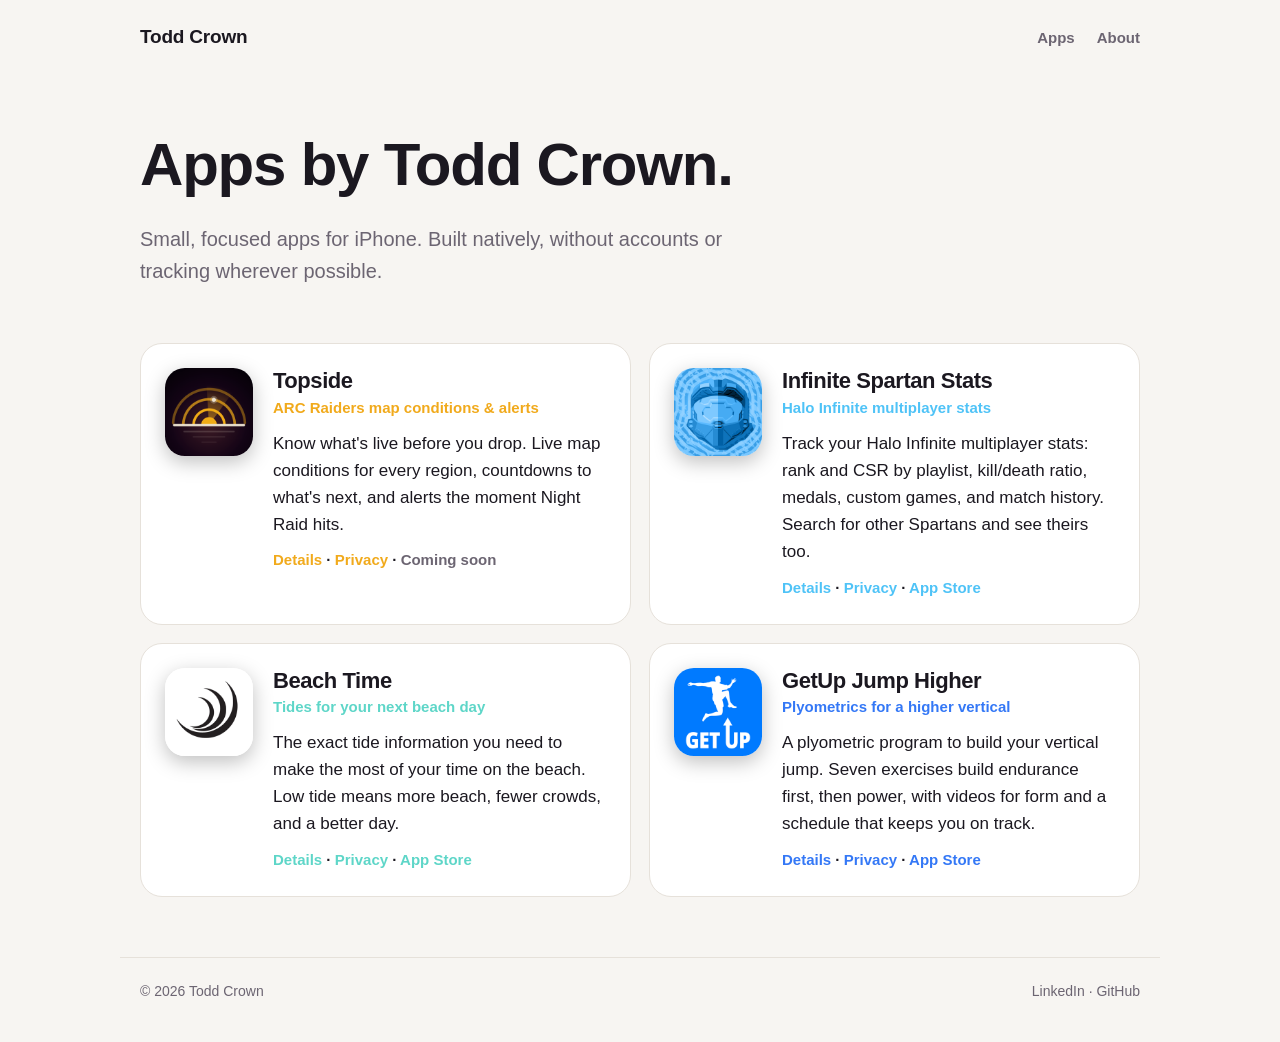
==== index.html @ 6696512a "Favicon: profile photo Co-Authored-By: Claude Opus 5.5 <noreply@anthropic.com>" ====
<!doctype html>
<html lang="en">
<head>
<meta charset="utf-8">
<meta name="viewport" content="width=device-width, initial-scale=1">
<title>Todd Crown</title>
<meta name="description" content="Small, focused apps for iPhone.">
<link rel="stylesheet" href="assets/css/site.css">
<link rel="icon" type="image/png" href="assets/img/favicon.png">
<link rel="apple-touch-icon" href="assets/img/apple-touch-icon.png">
</head>
<body style="--accent: #F1AA1C">
<header class="top">
  <a class="brand" href="index.html">Todd Crown</a>
  <nav><a href="index.html#apps">Apps</a><a href="about/index.html">About</a></nav>
</header>
<main>

<section class="hero">
  <h1>Apps by Todd Crown.</h1>
  <p class="lead">Small, focused apps for iPhone. Built natively, without accounts or tracking wherever possible.</p>
</section>
<section id="apps" class="cards">
  <article class="card" style="--accent: #F1AA1C">
    <a class="card-link" href="apps/topside/index.html" aria-label="Topside"></a>
    <img class="icon" src="assets/img/apps/topside/icon.png" alt="" width="88" height="88">
    <div>
      <h3>Topside</h3>
      <p class="sub">ARC Raiders map conditions &amp; alerts</p>
      <p>Know what&#x27;s live before you drop. Live map conditions for every region, countdowns to what&#x27;s next, and alerts the moment Night Raid hits.</p>
      <p class="links"><a href="apps/topside/index.html">Details</a> · <a href="apps/topside/privacy/index.html">Privacy</a> · <span class="muted">Coming soon</span></p>
    </div>
  </article>
  <article class="card" style="--accent: #4FC3F7">
    <a class="card-link" href="apps/infinite-spartan-stats/index.html" aria-label="Infinite Spartan Stats"></a>
    <img class="icon" src="assets/img/apps/infinite-spartan-stats/icon.png" alt="" width="88" height="88">
    <div>
      <h3>Infinite Spartan Stats</h3>
      <p class="sub">Halo Infinite multiplayer stats</p>
      <p>Track your Halo Infinite multiplayer stats: rank and CSR by playlist, kill/death ratio, medals, custom games, and match history. Search for other Spartans and see theirs too.</p>
      <p class="links"><a href="apps/infinite-spartan-stats/index.html">Details</a> · <a href="apps/infinite-spartan-stats/privacy/index.html">Privacy</a> · <a href="https://apps.apple.com/us/app/infinite-spartan-stats/id1638806689">App Store</a></p>
    </div>
  </article>
  <article class="card" style="--accent: #5ED6C8">
    <a class="card-link" href="apps/beach-time/index.html" aria-label="Beach Time"></a>
    <img class="icon" src="assets/img/apps/beach-time/icon.png" alt="" width="88" height="88">
    <div>
      <h3>Beach Time</h3>
      <p class="sub">Tides for your next beach day</p>
      <p>The exact tide information you need to make the most of your time on the beach. Low tide means more beach, fewer crowds, and a better day.</p>
      <p class="links"><a href="apps/beach-time/index.html">Details</a> · <a href="apps/beach-time/privacy/index.html">Privacy</a> · <a href="https://apps.apple.com/us/app/beach-time/id1469329051">App Store</a></p>
    </div>
  </article>
  <article class="card" style="--accent: #3478F6">
    <a class="card-link" href="apps/getup/index.html" aria-label="GetUp Jump Higher"></a>
    <img class="icon" src="assets/img/apps/getup/icon.png" alt="" width="88" height="88">
    <div>
      <h3>GetUp Jump Higher</h3>
      <p class="sub">Plyometrics for a higher vertical</p>
      <p>A plyometric program to build your vertical jump. Seven exercises build endurance first, then power, with videos for form and a schedule that keeps you on track.</p>
      <p class="links"><a href="apps/getup/index.html">Details</a> · <a href="apps/getup/privacy/index.html">Privacy</a> · <a href="https://apps.apple.com/us/app/getup-jump-higher/id895973682">App Store</a></p>
    </div>
  </article>
</section>
</main>
<footer class="foot">
  <span>© 2026 Todd Crown</span>
  <span><a href="https://www.linkedin.com/in/toddcrown/">LinkedIn</a> · <a href="https://github.com/crizzwald">GitHub</a></span>
</footer>
</body>
</html>
---- assets/css/site.css ----
:root {
  --bg: #0f0d12;
  --card: #18151d;
  --line: #2a2530;
  --text: #ece7f0;
  --muted: #9b93a3;
  --accent: #F1AA1C;
  --radius: 22px;
  color-scheme: dark;
}
@media (prefers-color-scheme: light) {
  :root { --bg: #f7f5f2; --card: #ffffff; --line: #e6e1da; --text: #1b1820; --muted: #6c6572; color-scheme: light; }
}
* { box-sizing: border-box; }
html { -webkit-text-size-adjust: 100%; }
body {
  margin: 0; background: var(--bg); color: var(--text);
  font: 17px/1.6 -apple-system, BlinkMacSystemFont, "SF Pro Text", "Segoe UI", Roboto, sans-serif;
}
a { color: var(--accent); text-decoration: none; }
a:hover { text-decoration: underline; }
main, .top, .foot { max-width: 1040px; margin: 0 auto; padding: 0 20px; }

.top { display: flex; justify-content: space-between; align-items: center; padding-top: 22px; padding-bottom: 22px; }
.brand { color: var(--text); font-weight: 800; letter-spacing: -0.01em; font-size: 19px; }
.top nav a { color: var(--muted); margin-left: 22px; font-weight: 600; font-size: 15px; }
.top nav a:hover { color: var(--text); text-decoration: none; }

h1, h2, h3 { line-height: 1.15; letter-spacing: -0.02em; margin: 0 0 .4em; }
h1 { font-size: clamp(36px, 6vw, 60px); font-weight: 800; }
h2 { font-size: 24px; margin-top: 1.6em; }
h3 { font-size: 22px; margin-bottom: 2px; }
.lead { font-size: 20px; color: var(--muted); max-width: 640px; }
.sub { color: var(--accent); font-weight: 600; margin: 0 0 10px; font-size: 15px; }
.muted { color: var(--muted); }
.fine { color: var(--muted); font-size: 14px; margin-top: 28px; }

.hero { padding: 56px 0 36px; }

.cards { display: grid; grid-template-columns: repeat(auto-fill, minmax(min(100%, 460px), 1fr)); gap: 18px; padding-bottom: 60px; }
.card {
  position: relative; display: flex; gap: 20px; padding: 24px; background: var(--card);
  border: 1px solid var(--line); border-radius: var(--radius); transition: border-color .15s, transform .15s;
}
.card:hover { border-color: var(--accent); transform: translateY(-2px); }
.card p { margin: 0 0 10px; }
.card .links { position: relative; z-index: 1; font-size: 15px; font-weight: 600; margin: 0; }
.card-link { position: absolute; inset: 0; border-radius: var(--radius); }
.icon { border-radius: 22.5%; flex: none; box-shadow: 0 6px 20px rgba(0,0,0,.25); }
.icon.big { width: 128px; height: 128px; }

.app-hero { display: flex; gap: 32px; align-items: flex-start; padding: 48px 0 28px; }
.app-hero h1 { margin-bottom: 4px; }
.button {
  display: inline-block; background: var(--accent); color: #111; font-weight: 700; padding: 12px 22px;
  border-radius: 999px; margin-top: 6px;
}
.button:hover { text-decoration: none; filter: brightness(1.08); }
.button.disabled { background: var(--line); color: var(--muted); }

.shots { display: flex; gap: 16px; overflow-x: auto; padding: 8px 0 18px; scroll-snap-type: x mandatory; }
.shots img { height: 520px; max-height: 70vh; width: auto; border-radius: 18px; scroll-snap-align: start; border: 1px solid var(--line); }

.prose { max-width: 720px; padding-bottom: 60px; }
.features { padding-left: 20px; }
.features li { margin-bottom: 8px; }
.features strong { display: block; }
.policy { padding-top: 40px; }
.crumb { margin: 0 0 8px; font-weight: 600; }

.about { display: flex; gap: 36px; align-items: flex-start; padding: 56px 0; }
.avatar { width: 160px; height: 160px; border-radius: 50%; flex: none; object-fit: cover; }
.initials { display: grid; place-items: center; background: var(--card); border: 1px solid var(--line); font-size: 52px; font-weight: 800; color: var(--muted); }

.foot { display: flex; justify-content: space-between; flex-wrap: wrap; gap: 8px; color: var(--muted); font-size: 14px; border-top: 1px solid var(--line); padding-top: 22px; padding-bottom: 40px; }
.foot a { color: var(--muted); }

@media (max-width: 640px) {
  .card { flex-direction: column; gap: 14px; }
  .icon { width: 72px; height: 72px; }
  .app-hero, .about { flex-direction: column; gap: 20px; padding-top: 28px; }
  .icon.big { width: 96px; height: 96px; }
  .shots img { height: 420px; }
  .lead { font-size: 18px; }
}
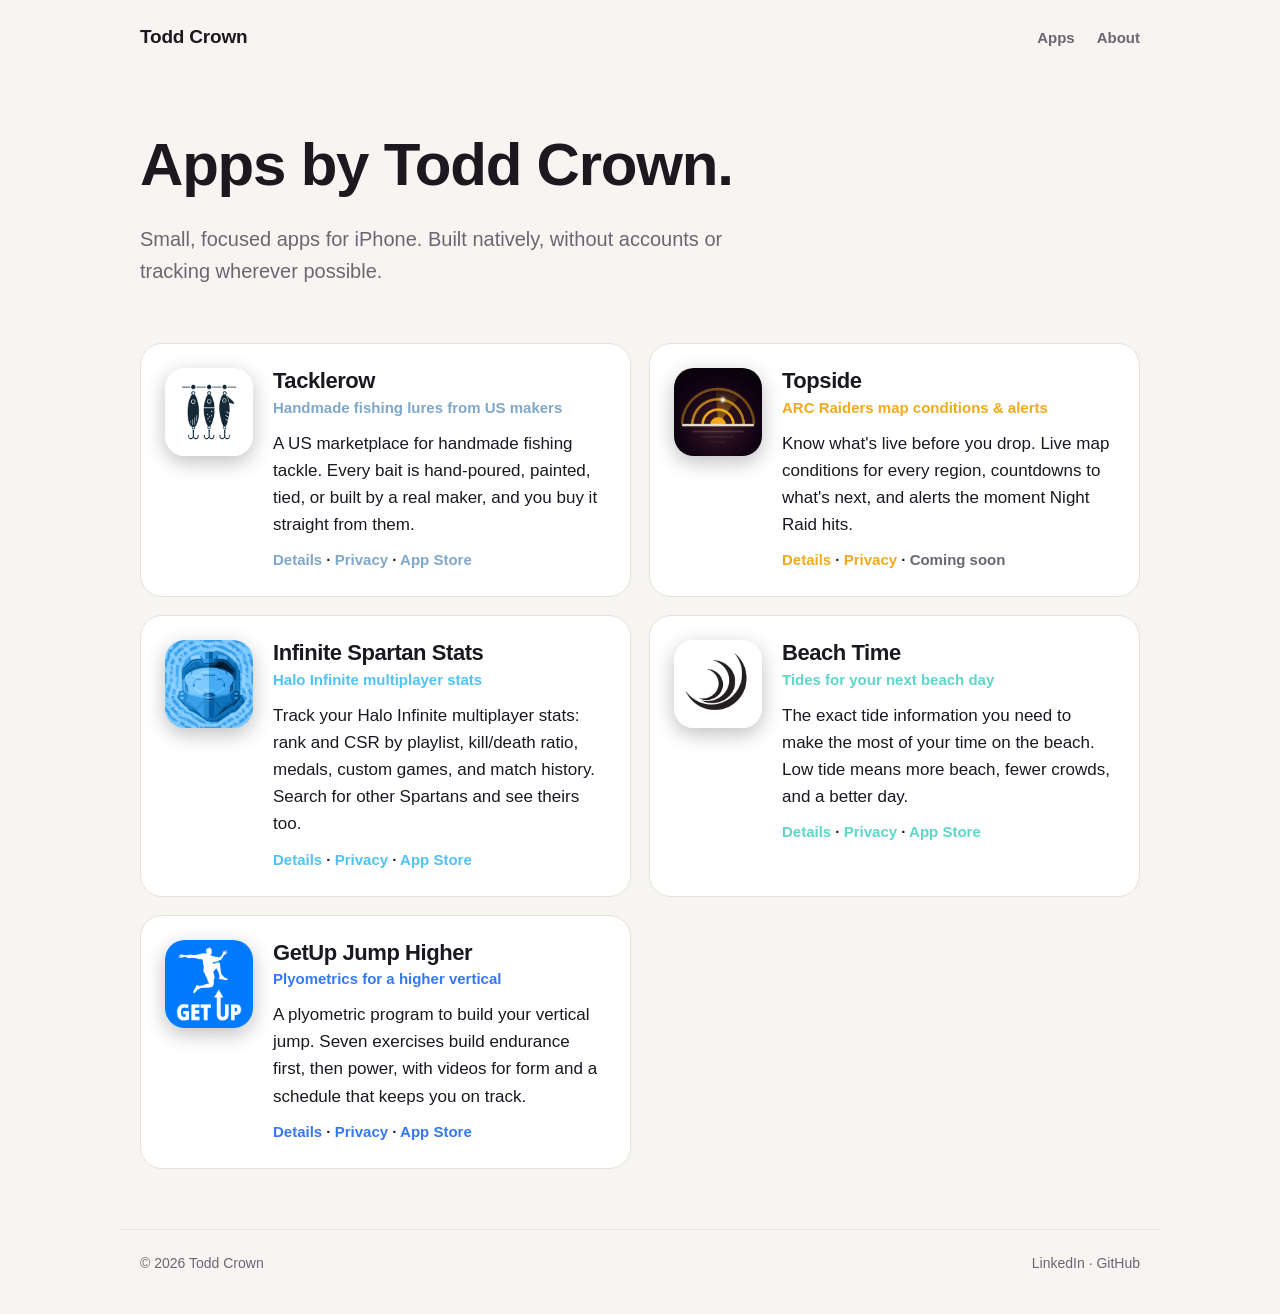
==== commit e5095c8f: "Add Tacklerow Co-Authored-By: Claude Opus 5.5 <noreply@anthropic.com>" ====
--- a/index.html
+++ b/index.html
@@ -21,6 +21,16 @@
   <p class="lead">Small, focused apps for iPhone. Built natively, without accounts or tracking wherever possible.</p>
 </section>
 <section id="apps" class="cards">
+  <article class="card" style="--accent: #7FA7C9">
+    <a class="card-link" href="apps/tacklerow/index.html" aria-label="Tacklerow"></a>
+    <img class="icon" src="assets/img/apps/tacklerow/icon.png" alt="" width="88" height="88">
+    <div>
+      <h3>Tacklerow</h3>
+      <p class="sub">Handmade fishing lures from US makers</p>
+      <p>A US marketplace for handmade fishing tackle. Every bait is hand-poured, painted, tied, or built by a real maker, and you buy it straight from them.</p>
+      <p class="links"><a href="apps/tacklerow/index.html">Details</a> · <a href="apps/tacklerow/privacy/index.html">Privacy</a> · <a href="https://apps.apple.com/us/app/tacklerow/id6773102741">App Store</a></p>
+    </div>
+  </article>
   <article class="card" style="--accent: #F1AA1C">
     <a class="card-link" href="apps/topside/index.html" aria-label="Topside"></a>
     <img class="icon" src="assets/img/apps/topside/icon.png" alt="" width="88" height="88">
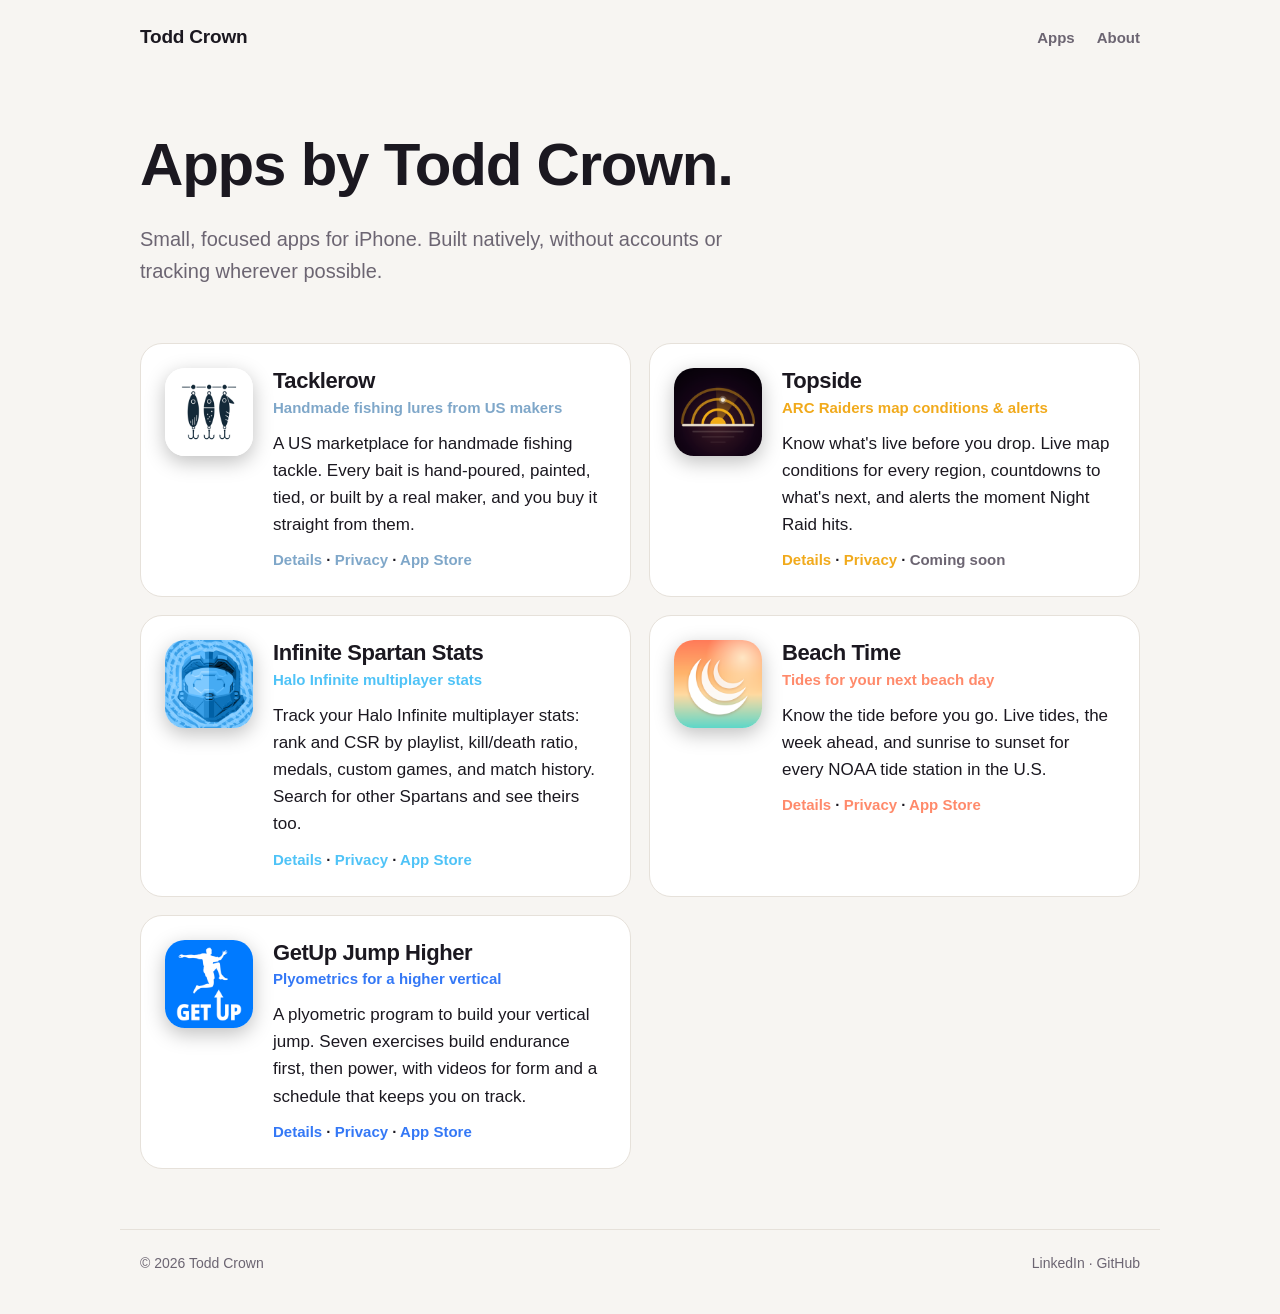
==== commit 3a627a2a: "Beach Time 2.0: new icon, screenshots, features, and privacy policy Co-Authored-By: Claude Opus 5.5 " ====
--- a/index.html
+++ b/index.html
@@ -28,7 +28,7 @@
       <h3>Tacklerow</h3>
       <p class="sub">Handmade fishing lures from US makers</p>
       <p>A US marketplace for handmade fishing tackle. Every bait is hand-poured, painted, tied, or built by a real maker, and you buy it straight from them.</p>
-      <p class="links"><a href="apps/tacklerow/index.html">Details</a> · <a href="apps/tacklerow/privacy/index.html">Privacy</a> · <a href="https://apps.apple.com/us/app/tacklerow/id6773102741">App Store</a></p>
+      <p class="links"><a href="apps/tacklerow/index.html">Details</a> · <a href="https://tacklerow.com/privacy" target="_blank" rel="noopener">Privacy</a> · <a href="https://apps.apple.com/us/app/tacklerow/id6773102741" target="_blank" rel="noopener">App Store</a></p>
     </div>
   </article>
   <article class="card" style="--accent: #F1AA1C">
@@ -48,17 +48,17 @@
       <h3>Infinite Spartan Stats</h3>
       <p class="sub">Halo Infinite multiplayer stats</p>
       <p>Track your Halo Infinite multiplayer stats: rank and CSR by playlist, kill/death ratio, medals, custom games, and match history. Search for other Spartans and see theirs too.</p>
-      <p class="links"><a href="apps/infinite-spartan-stats/index.html">Details</a> · <a href="apps/infinite-spartan-stats/privacy/index.html">Privacy</a> · <a href="https://apps.apple.com/us/app/infinite-spartan-stats/id1638806689">App Store</a></p>
+      <p class="links"><a href="apps/infinite-spartan-stats/index.html">Details</a> · <a href="apps/infinite-spartan-stats/privacy/index.html">Privacy</a> · <a href="https://apps.apple.com/us/app/infinite-spartan-stats/id1638806689" target="_blank" rel="noopener">App Store</a></p>
     </div>
   </article>
-  <article class="card" style="--accent: #5ED6C8">
+  <article class="card" style="--accent: #FF8A6B">
     <a class="card-link" href="apps/beach-time/index.html" aria-label="Beach Time"></a>
     <img class="icon" src="assets/img/apps/beach-time/icon.png" alt="" width="88" height="88">
     <div>
       <h3>Beach Time</h3>
       <p class="sub">Tides for your next beach day</p>
-      <p>The exact tide information you need to make the most of your time on the beach. Low tide means more beach, fewer crowds, and a better day.</p>
-      <p class="links"><a href="apps/beach-time/index.html">Details</a> · <a href="apps/beach-time/privacy/index.html">Privacy</a> · <a href="https://apps.apple.com/us/app/beach-time/id1469329051">App Store</a></p>
+      <p>Know the tide before you go. Live tides, the week ahead, and sunrise to sunset for every NOAA tide station in the U.S.</p>
+      <p class="links"><a href="apps/beach-time/index.html">Details</a> · <a href="apps/beach-time/privacy/index.html">Privacy</a> · <a href="https://apps.apple.com/us/app/beach-time/id1469329051" target="_blank" rel="noopener">App Store</a></p>
     </div>
   </article>
   <article class="card" style="--accent: #3478F6">
@@ -68,14 +68,14 @@
       <h3>GetUp Jump Higher</h3>
       <p class="sub">Plyometrics for a higher vertical</p>
       <p>A plyometric program to build your vertical jump. Seven exercises build endurance first, then power, with videos for form and a schedule that keeps you on track.</p>
-      <p class="links"><a href="apps/getup/index.html">Details</a> · <a href="apps/getup/privacy/index.html">Privacy</a> · <a href="https://apps.apple.com/us/app/getup-jump-higher/id895973682">App Store</a></p>
+      <p class="links"><a href="apps/getup/index.html">Details</a> · <a href="apps/getup/privacy/index.html">Privacy</a> · <a href="https://apps.apple.com/us/app/getup-jump-higher/id895973682" target="_blank" rel="noopener">App Store</a></p>
     </div>
   </article>
 </section>
 </main>
 <footer class="foot">
   <span>© 2026 Todd Crown</span>
-  <span><a href="https://www.linkedin.com/in/toddcrown/">LinkedIn</a> · <a href="https://github.com/crizzwald">GitHub</a></span>
+  <span><a href="https://www.linkedin.com/in/toddcrown/" target="_blank" rel="noopener">LinkedIn</a> · <a href="https://github.com/crizzwald" target="_blank" rel="noopener">GitHub</a></span>
 </footer>
 </body>
 </html>
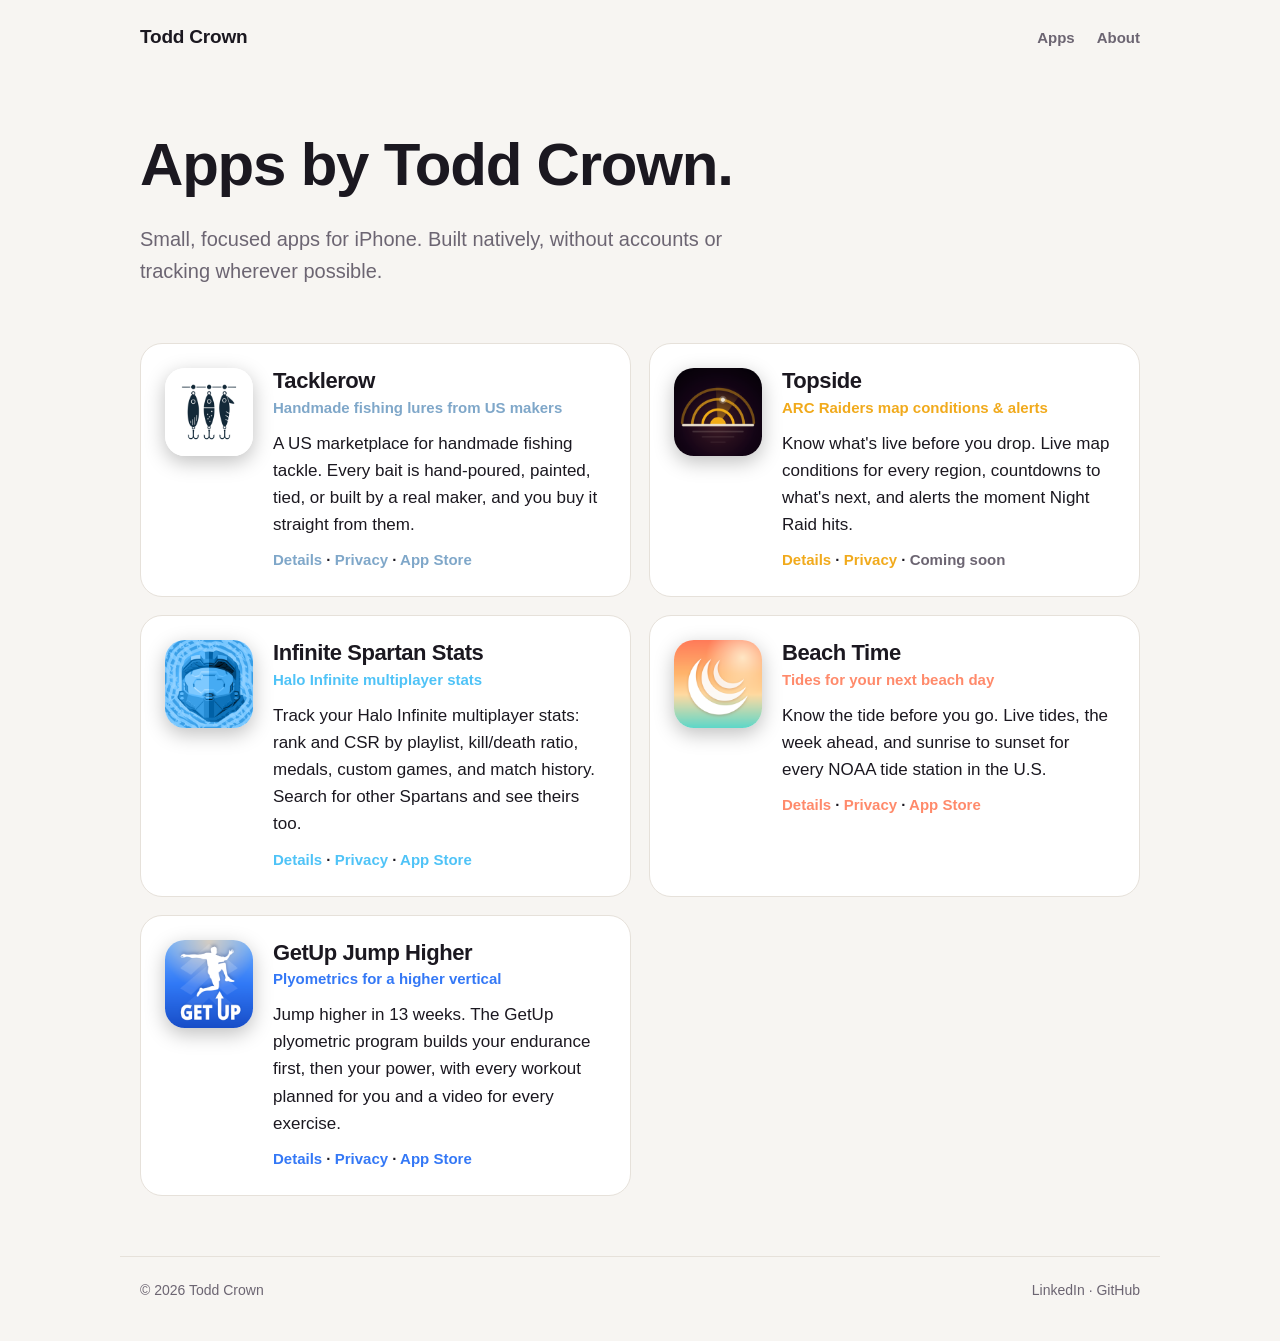
==== commit 7f312a65: "GetUp Jump Higher 2.0: new icon, screenshots, features, and privacy policy Co-Authored-By: Claude Op" ====
--- a/index.html
+++ b/index.html
@@ -67,7 +67,7 @@
     <div>
       <h3>GetUp Jump Higher</h3>
       <p class="sub">Plyometrics for a higher vertical</p>
-      <p>A plyometric program to build your vertical jump. Seven exercises build endurance first, then power, with videos for form and a schedule that keeps you on track.</p>
+      <p>Jump higher in 13 weeks. The GetUp plyometric program builds your endurance first, then your power, with every workout planned for you and a video for every exercise.</p>
       <p class="links"><a href="apps/getup/index.html">Details</a> · <a href="apps/getup/privacy/index.html">Privacy</a> · <a href="https://apps.apple.com/us/app/getup-jump-higher/id895973682" target="_blank" rel="noopener">App Store</a></p>
     </div>
   </article>
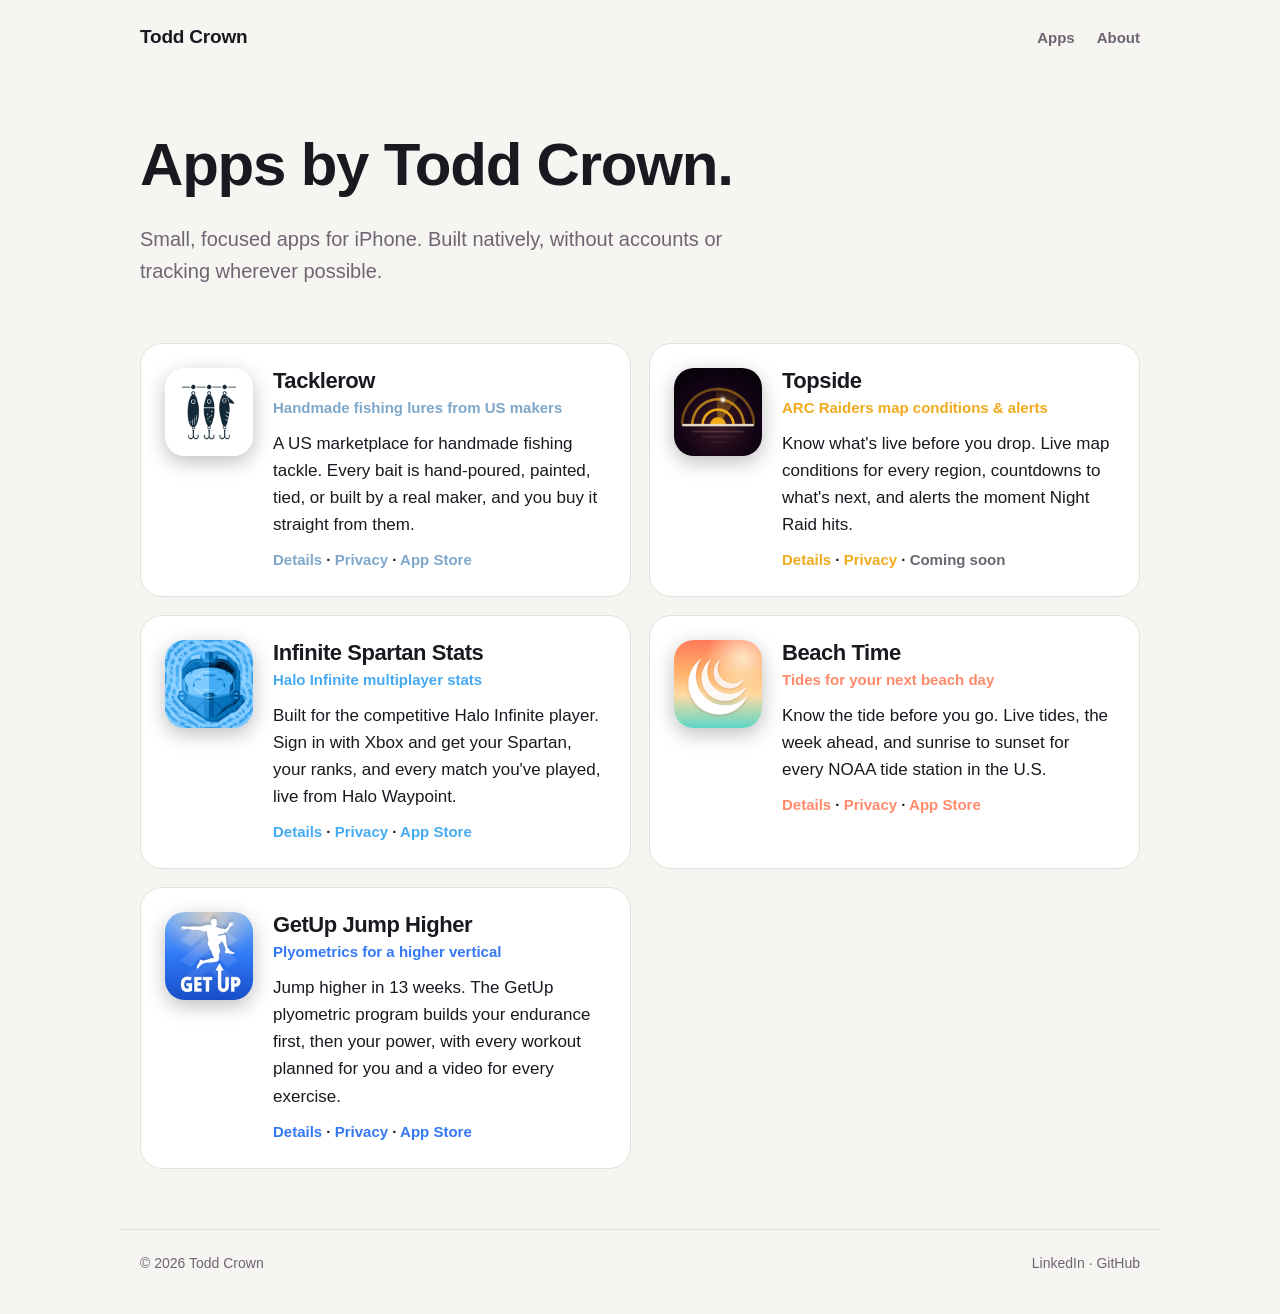
==== commit 50513d45: "Infinite Spartan Stats 2.0: new icon, screenshots, features, and privacy policy Co-Authored-By: Clau" ====
--- a/index.html
+++ b/index.html
@@ -41,13 +41,13 @@
       <p class="links"><a href="apps/topside/index.html">Details</a> · <a href="apps/topside/privacy/index.html">Privacy</a> · <span class="muted">Coming soon</span></p>
     </div>
   </article>
-  <article class="card" style="--accent: #4FC3F7">
+  <article class="card" style="--accent: #45AAF2">
     <a class="card-link" href="apps/infinite-spartan-stats/index.html" aria-label="Infinite Spartan Stats"></a>
     <img class="icon" src="assets/img/apps/infinite-spartan-stats/icon.png" alt="" width="88" height="88">
     <div>
       <h3>Infinite Spartan Stats</h3>
       <p class="sub">Halo Infinite multiplayer stats</p>
-      <p>Track your Halo Infinite multiplayer stats: rank and CSR by playlist, kill/death ratio, medals, custom games, and match history. Search for other Spartans and see theirs too.</p>
+      <p>Built for the competitive Halo Infinite player. Sign in with Xbox and get your Spartan, your ranks, and every match you&#x27;ve played, live from Halo Waypoint.</p>
       <p class="links"><a href="apps/infinite-spartan-stats/index.html">Details</a> · <a href="apps/infinite-spartan-stats/privacy/index.html">Privacy</a> · <a href="https://apps.apple.com/us/app/infinite-spartan-stats/id1638806689" target="_blank" rel="noopener">App Store</a></p>
     </div>
   </article>
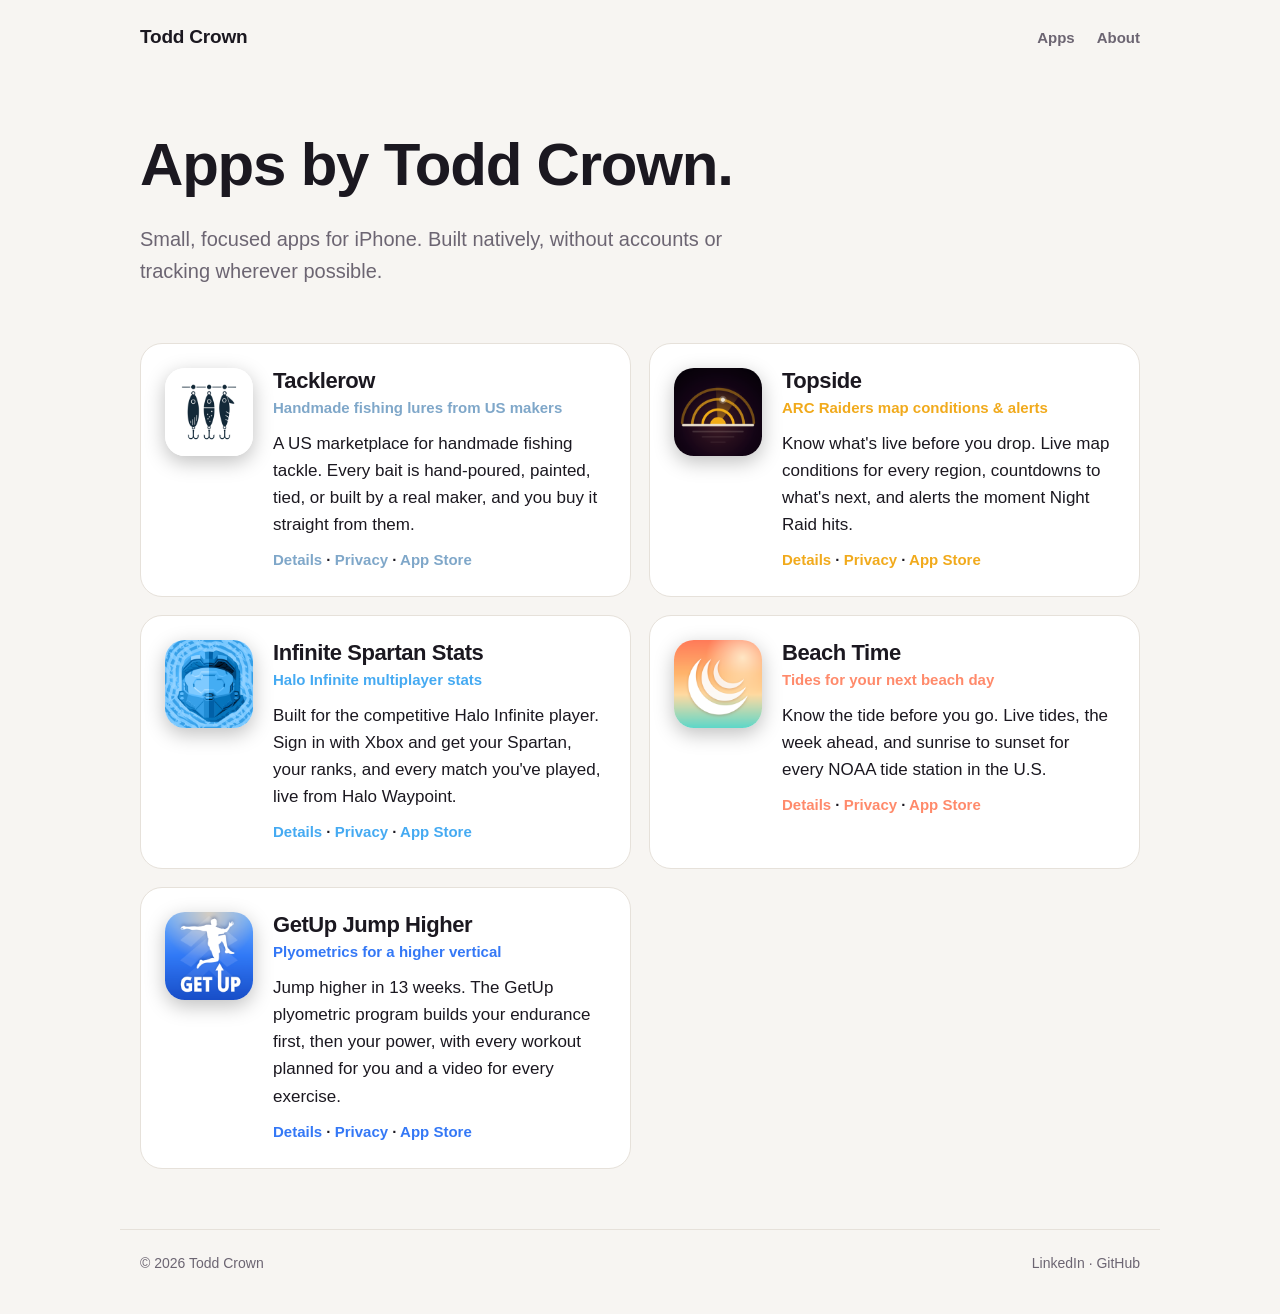
==== commit a149be2a: "Topside: link the App Store listing Co-Authored-By: Claude Opus 5.5 <noreply@anthropic.com>" ====
--- a/index.html
+++ b/index.html
@@ -38,7 +38,7 @@
       <h3>Topside</h3>
       <p class="sub">ARC Raiders map conditions &amp; alerts</p>
       <p>Know what&#x27;s live before you drop. Live map conditions for every region, countdowns to what&#x27;s next, and alerts the moment Night Raid hits.</p>
-      <p class="links"><a href="apps/topside/index.html">Details</a> · <a href="apps/topside/privacy/index.html">Privacy</a> · <span class="muted">Coming soon</span></p>
+      <p class="links"><a href="apps/topside/index.html">Details</a> · <a href="apps/topside/privacy/index.html">Privacy</a> · <a href="https://apps.apple.com/us/app/arc-raiders-topside/id6836196364" target="_blank" rel="noopener">App Store</a></p>
     </div>
   </article>
   <article class="card" style="--accent: #45AAF2">
